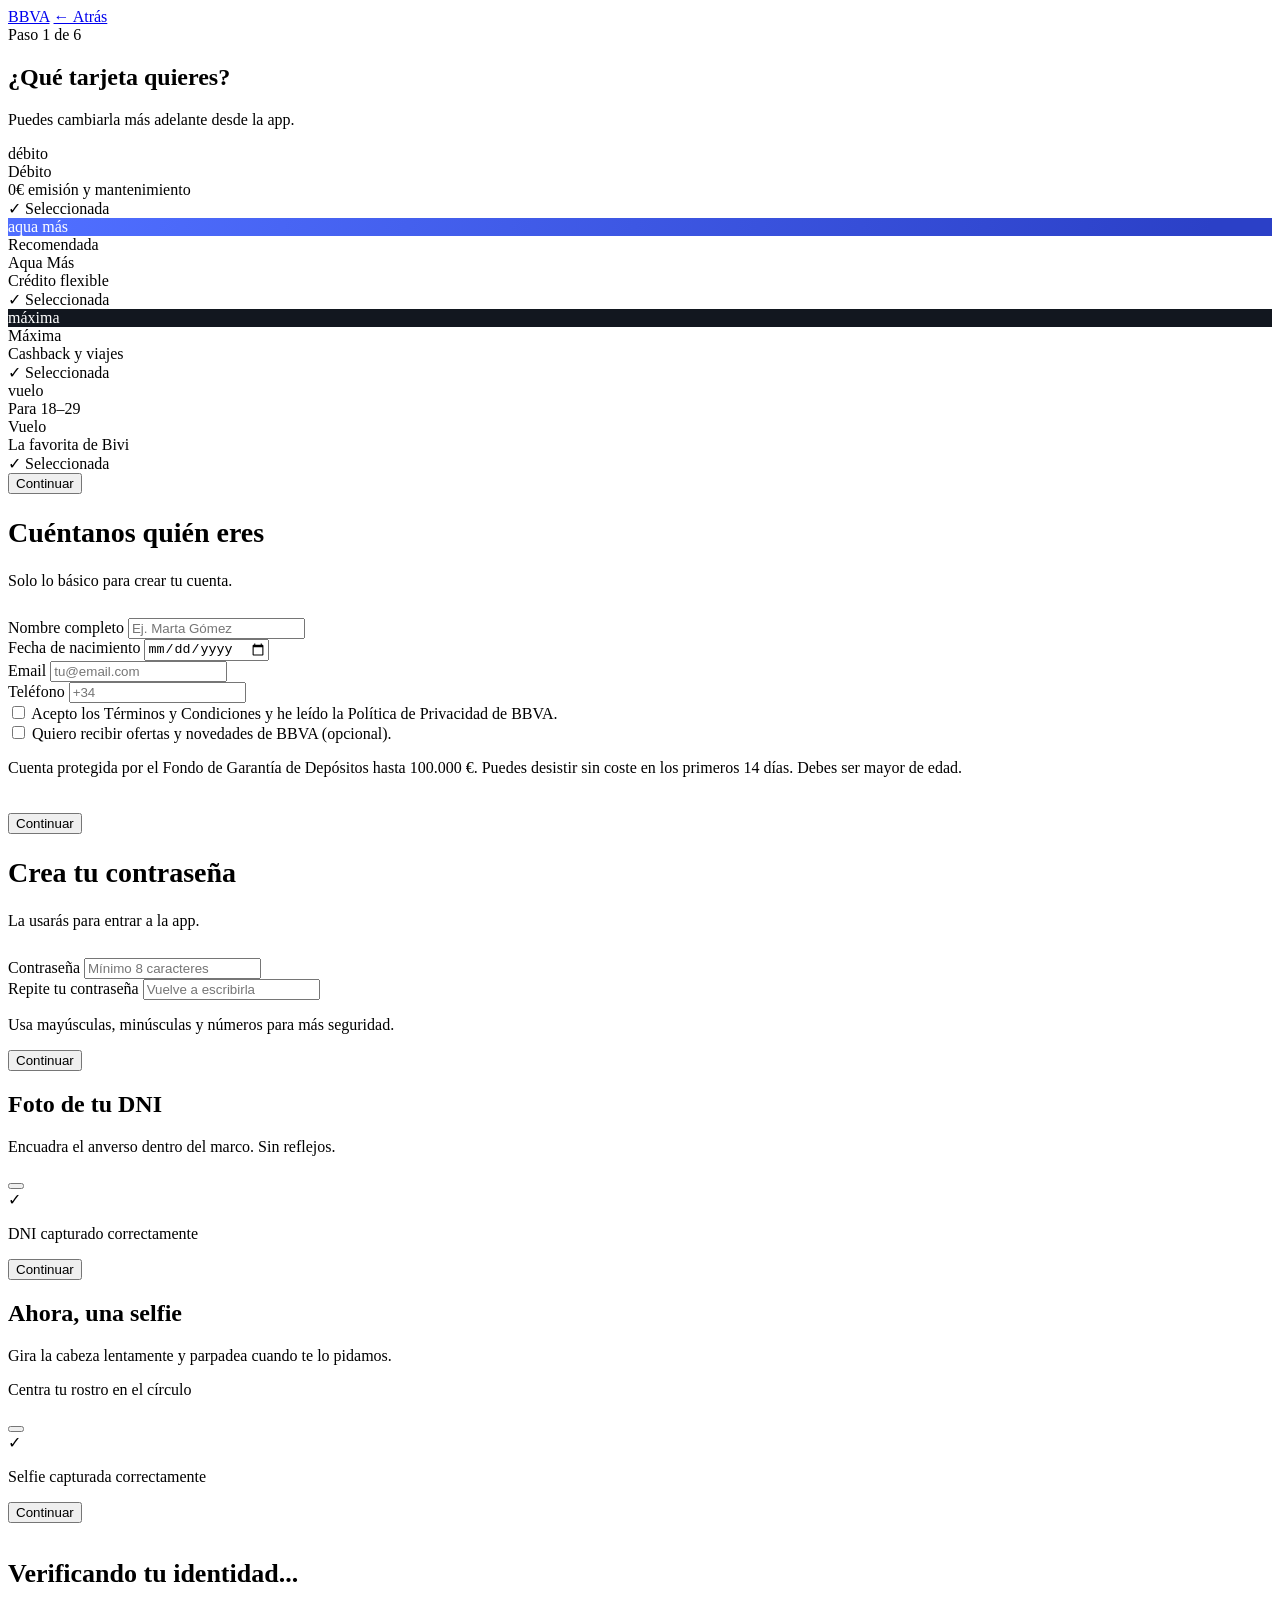
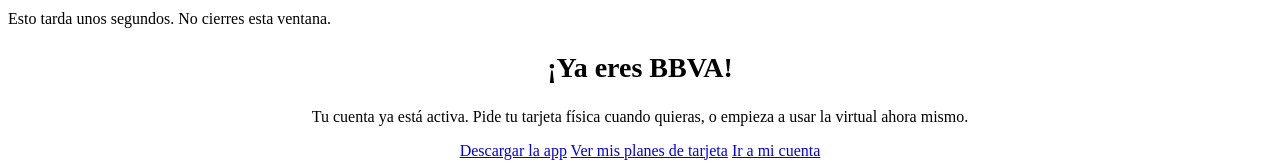
==== abrir-cuenta-flow.html @ f13feb5a "Add files via upload" ====
<!doctype html>
<html lang="es">
<head>
<meta charset="UTF-8">
<meta name="viewport" content="width=device-width, initial-scale=1">
<title>Abrir cuenta — BBVA</title>
<link rel="preconnect" href="https://fonts.googleapis.com">
<link href="https://fonts.googleapis.com/css2?family=Inter:wght@300;400;500;600;700;800&display=swap" rel="stylesheet">
<link rel="stylesheet" href="css/styles.css">
<link rel="stylesheet" href="css/wizard.css">
</head>
<body class="wizard-body">

<div class="wizard-top">
  <a href="index.html" class="logo">BBVA</a>
  <a href="#" class="wizard-back" id="wizardBack">← Atrás</a>
  <div class="wizard-progress">
    <div class="wizard-track"><div class="wizard-fill" id="wizardFill"></div></div>
    <div class="wizard-label" id="wizardLabel">Paso 1 de 6</div>
  </div>
</div>

<div class="wizard-stage">

  <!-- STEP 1 : tarjeta -->
  <section class="wizard-step active" data-step="1">
    <h2>¿Qué tarjeta quieres?</h2>
    <p class="sub">Puedes cambiarla más adelante desde la app.</p>
    <div class="card-tiles">
      <div class="card-tile" data-card="debito">
        <div class="swatch" style="background:#fff;border:1px solid var(--border);"><span class="name" style="color:var(--navy);">débito</span></div>
        <div class="title">Débito</div>
        <div class="desc">0€ emisión y mantenimiento</div>
        <div class="check">✓ Seleccionada</div>
      </div>
      <div class="card-tile" data-card="aquamas">
        <div class="swatch" style="background:linear-gradient(110deg,#4f6eff 4%,#2b40c7 95%);"><span class="name" style="color:#fff;">aqua más</span></div>
        <div class="tag">Recomendada</div>
        <div class="title">Aqua Más</div>
        <div class="desc">Crédito flexible</div>
        <div class="check">✓ Seleccionada</div>
      </div>
      <div class="card-tile" data-card="maxima">
        <div class="swatch" style="background:#12171f;"><span class="name" style="color:#fff;">máxima</span></div>
        <div class="title">Máxima</div>
        <div class="desc">Cashback y viajes</div>
        <div class="check">✓ Seleccionada</div>
      </div>
      <div class="card-tile" data-card="vuelo">
        <div class="swatch" style="background:var(--lime);"><span class="name" style="color:var(--navy);">vuelo</span></div>
        <div class="tag">Para 18–29</div>
        <div class="title">Vuelo</div>
        <div class="desc">La favorita de Bivi</div>
        <div class="check">✓ Seleccionada</div>
      </div>
    </div>
    <div class="wizard-actions">
      <button class="btn btn-primary btn-lg btn-block btn-disabled" id="step1Continue">Continuar</button>
    </div>
  </section>

  <!-- STEP 2 : datos -->
  <section class="wizard-step" data-step="2">
    <div class="wizard-card">
      <h2 style="font-size:28px;text-align:left;">Cuéntanos quién eres</h2>
      <p class="sub" style="text-align:left;">Solo lo básico para crear tu cuenta.</p>
      <form id="formDatos" style="margin-top:28px;">
        <div class="field">
          <label>Nombre completo</label>
          <input type="text" placeholder="Ej. Marta Gómez" required>
        </div>
        <div class="field" id="birthdateField">
          <label>Fecha de nacimiento</label>
          <input type="date" id="birthdate" required>
          <p class="hint" id="birthdateHint" style="display:none;"></p>
        </div>
        <div class="field">
          <label>Email</label>
          <input type="email" placeholder="tu@email.com" required>
        </div>
        <div class="field">
          <label>Teléfono</label>
          <input type="tel" placeholder="+34" required>
        </div>
        <div class="check-row">
          <input type="checkbox" id="terms" required>
          <label for="terms">Acepto los Términos y Condiciones y he leído la Política de Privacidad de BBVA.</label>
        </div>
        <div class="check-row">
          <input type="checkbox" id="marketing">
          <label for="marketing">Quiero recibir ofertas y novedades de BBVA (opcional).</label>
        </div>
        <p class="hint">Cuenta protegida por el Fondo de Garantía de Depósitos hasta 100.000 €. Puedes desistir sin coste en los primeros 14 días. Debes ser mayor de edad.</p>
        <button type="submit" class="btn btn-primary btn-lg btn-block" style="margin-top:20px;">Continuar</button>
      </form>
    </div>
  </section>

  <!-- STEP 3 : contraseña -->
  <section class="wizard-step" data-step="3">
    <div class="wizard-card">
      <h2 style="font-size:28px;text-align:left;">Crea tu contraseña</h2>
      <p class="sub" style="text-align:left;">La usarás para entrar a la app.</p>
      <form id="formPass" style="margin-top:28px;">
        <div class="field" id="pwField">
          <label>Contraseña</label>
          <input type="password" id="pw1" placeholder="Mínimo 8 caracteres" minlength="8" required>
        </div>
        <div class="field" id="pw2Field">
          <label>Repite tu contraseña</label>
          <input type="password" id="pw2" placeholder="Vuelve a escribirla" required>
          <p class="hint" id="pwHint">Usa mayúsculas, minúsculas y números para más seguridad.</p>
        </div>
        <button type="submit" class="btn btn-primary btn-lg btn-block">Continuar</button>
      </form>
    </div>
  </section>

  <!-- STEP 4 : DNI -->
  <section class="wizard-step" data-step="4">
    <h2>Foto de tu DNI</h2>
    <p class="sub">Encuadra el anverso dentro del marco. Sin reflejos.</p>
    <div class="camera-screen">
      <div class="camera-flash" id="flashDni"></div>
      <div class="camera-frame"><div class="fake-doc"></div></div>
      <button class="shutter" id="shutterDni" aria-label="Capturar"></button>
      <div class="capture-check" id="checkDni"><div class="tick">✓</div><p>DNI capturado correctamente</p></div>
    </div>
    <div class="wizard-actions">
      <button class="btn btn-primary btn-lg btn-block btn-disabled" id="step4Continue">Continuar</button>
    </div>
  </section>

  <!-- STEP 5 : selfie -->
  <section class="wizard-step" data-step="5">
    <h2>Ahora, una selfie</h2>
    <p class="sub">Gira la cabeza lentamente y parpadea cuando te lo pidamos.</p>
    <div class="camera-screen">
      <div class="camera-flash" id="flashSelfie"></div>
      <div class="camera-frame round"></div>
      <p class="camera-hint">Centra tu rostro en el círculo</p>
      <button class="shutter" id="shutterSelfie" aria-label="Capturar"></button>
      <div class="capture-check" id="checkSelfie"><div class="tick">✓</div><p>Selfie capturada correctamente</p></div>
    </div>
    <div class="wizard-actions">
      <button class="btn btn-primary btn-lg btn-block btn-disabled" id="step5Continue">Continuar</button>
    </div>
  </section>

  <!-- STEP 6 : verificando -->
  <section class="wizard-step" data-step="6">
    <div class="verify-wrap">
      <div class="verify-ring">
        <div class="verify-avatar"><div data-bivi data-bivi-size="100"></div></div>
      </div>
      <h2 style="margin-top:36px;font-size:26px;">Verificando tu identidad...</h2>
      <p class="sub">Esto tarda unos segundos. No cierres esta ventana.</p>
    </div>
  </section>

  <!-- STEP 7 : confirmación -->
  <section class="wizard-step" data-step="7">
    <div class="wizard-card center" style="text-align:center;">
      <div class="confirm-avatar"><div data-bivi data-bivi-size="100" class="bivi-float"></div></div>
      <h2 style="font-size:28px;margin-top:24px;">¡Ya eres BBVA!</h2>
      <p class="sub">Tu cuenta ya está activa. Pide tu tarjeta física cuando quieras, o empieza a usar la virtual ahora mismo.</p>
      <div class="wizard-actions">
        <a href="descargar-app.html" class="btn btn-primary btn-lg btn-block">Descargar la app</a>
        <a href="planes.html" class="btn btn-outline btn-lg btn-block">Ver mis planes de tarjeta</a>
        <a href="index.html" class="link-underline center" style="margin-top:6px;">Ir a mi cuenta</a>
      </div>
    </div>
  </section>

</div>

<script src="js/bivi.js"></script>
<script src="js/wizard.js"></script>
</body>
</html>
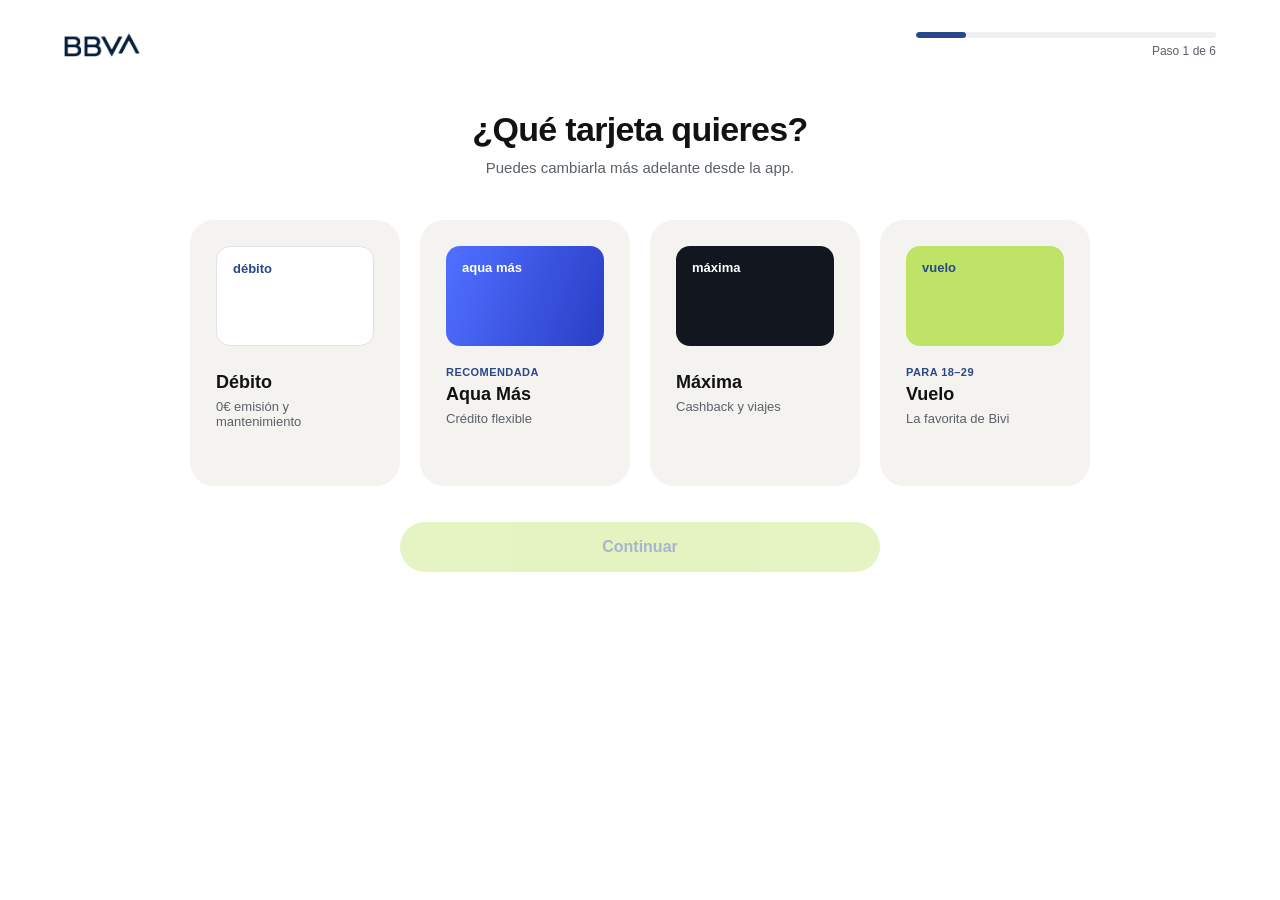
==== commit 480e0eae: "Add files via upload" ====
--- a/abrir-cuenta-flow.html
+++ b/abrir-cuenta-flow.html
@@ -12,7 +12,7 @@
 <body class="wizard-body">
 
 <div class="wizard-top">
-  <a href="index.html" class="logo">BBVA</a>
+  <a href="index.html" class="logo"><img src="assets/logos/bbva-logo.png" alt="BBVA" class="logo-img"></a>
   <a href="#" class="wizard-back" id="wizardBack">← Atrás</a>
   <div class="wizard-progress">
     <div class="wizard-track"><div class="wizard-fill" id="wizardFill"></div></div>
--- a/css/styles.css
+++ b/css/styles.css
@@ -0,0 +1,570 @@
+/* ==========================================================================
+   Rebank / BBVA landing — design tokens + base system
+   Extracted from Figma (Rebank Landing Page)
+   ========================================================================== */
+
+:root{
+  /* colors */
+  --navy:#29488b;
+  --navy-deep:#1b3266;
+  --ink:#111214;
+  --ink-soft:#3a3f45;
+  --body:#5b6169;
+  --muted:#8c8f99;
+  --lime:#bfe366;
+  --lime-deep:#a9d94f;
+  --cream:#f5f3ef;
+  --mist:#eef1f3;
+  --hairline:#eef0f2;
+  --border:#dfe2e6;
+  --border-warm:#e4e1d8;
+  --footer-bg:#0c0d10;
+  --footer-border:#212226;
+  --footer-muted:#9a9ea5;
+  --footer-text:#dcdde0;
+  --success:#16a34a;
+  --danger:#c83c3c;
+  --star:#ff8a00;
+  --white:#ffffff;
+
+  /* type */
+  --font: "Inter", -apple-system, BlinkMacSystemFont, "Segoe UI", sans-serif;
+
+  /* radii */
+  --r-pill:100px;
+  --r-xl:40px;
+  --r-lg:32px;
+  --r-md:28px;
+  --r-sm:16px;
+  --r-xs:10px;
+
+  /* shadows */
+  --shadow-soft:0 20px 60px rgba(0,0,0,.08);
+  --shadow-card:0 16px 40px rgba(0,0,0,.08);
+
+  --container:1192px;
+  --nav-h:106px;
+}
+
+*,*::before,*::after{ box-sizing:border-box; }
+html{ scroll-behavior:auto; }
+body{
+  margin:0;
+  font-family:var(--font);
+  color:var(--ink);
+  background:var(--white);
+  -webkit-font-smoothing:antialiased;
+  overflow-x:hidden;
+}
+img{ max-width:100%; display:block; }
+a{ color:inherit; text-decoration:none; }
+ul{ margin:0; padding:0; list-style:none; }
+button{ font-family:inherit; cursor:pointer; }
+input{ font-family:inherit; }
+
+.wrap{
+  max-width:var(--container);
+  margin:0 auto;
+  padding:0 24px;
+}
+
+/* Lenis smooth scroll helper */
+html.lenis, html.lenis body{ height:auto; }
+.lenis.lenis-smooth{ scroll-behavior:auto; }
+.lenis.lenis-stopped{ overflow:hidden; }
+
+/* ==========================================================================
+   Typography
+   ========================================================================== */
+h1,h2,h3,h4,p{ margin:0; }
+.eyebrow{
+  font-weight:600;
+  font-size:12px;
+  letter-spacing:.06em;
+  text-transform:uppercase;
+  color:var(--navy);
+}
+.h-hero{
+  font-weight:700;
+  font-size:clamp(34px,4.5vw,52px);
+  line-height:1.05;
+  letter-spacing:-.03em;
+  color:var(--ink);
+}
+.h-hero-xl{
+  font-size:clamp(40px,6vw,68px);
+}
+.h-section{
+  font-weight:700;
+  font-size:clamp(28px,3.4vw,38px);
+  line-height:1.12;
+  letter-spacing:-.02em;
+  color:var(--ink);
+}
+.h-card{
+  font-weight:700;
+  font-size:22px;
+  letter-spacing:-.01em;
+}
+.lead{
+  font-size:17px;
+  line-height:1.55;
+  color:var(--body);
+}
+.muted{ color:var(--body); }
+.center{ text-align:center; }
+
+/* ==========================================================================
+   Buttons
+   ========================================================================== */
+.btn{
+  display:inline-flex;
+  align-items:center;
+  justify-content:center;
+  gap:8px;
+  border-radius:var(--r-pill);
+  font-weight:600;
+  font-size:15px;
+  padding:14px 26px;
+  border:none;
+  transition:transform .25s cubic-bezier(.22,1,.36,1), box-shadow .25s ease, background .25s ease;
+  white-space:nowrap;
+}
+.btn:active{ transform:scale(.97); }
+.btn-primary{ background:var(--lime); color:var(--navy); }
+.btn-primary:hover{ background:var(--lime-deep); transform:translateY(-2px); box-shadow:0 10px 24px rgba(191,227,102,.45); }
+.btn-outline{ background:var(--white); color:var(--navy); border:1.5px solid var(--navy); }
+.btn-outline:hover{ background:var(--navy); color:var(--white); transform:translateY(-2px); }
+.btn-ghost{ background:var(--cream); color:#000; font-weight:300; }
+.btn-dark{ background:var(--ink); color:var(--white); }
+.btn-lg{ padding:16px 34px; font-size:16px; }
+.btn-block{ width:100%; }
+.link-underline{ text-decoration:underline; font-weight:600; color:var(--navy); }
+
+/* ==========================================================================
+   Nav
+   ========================================================================== */
+.site-nav{
+  position:sticky; top:0; z-index:100;
+  height:var(--nav-h);
+  background:rgba(255,255,255,.86);
+  backdrop-filter:blur(10px);
+  border-bottom:1px solid var(--hairline);
+  display:flex; align-items:center;
+  transition:box-shadow .3s ease;
+}
+.site-nav.is-scrolled{ box-shadow:0 8px 24px rgba(17,18,20,.06); }
+.site-nav .wrap{ width:100%; display:flex; align-items:center; justify-content:space-between; }
+.logo{
+  font-weight:800; font-size:20px; letter-spacing:-.02em; color:var(--navy);
+  display:flex; align-items:center; gap:8px;
+}
+.logo-img{ height:24px; width:auto; display:block; }
+.footer-brand .logo-img{ height:22px; }
+.nav-links{ display:flex; gap:32px; font-size:15px; font-weight:500; color:var(--ink); }
+.nav-links a{ position:relative; padding:4px 0; }
+.nav-links a.active{ color:var(--navy); font-weight:600; }
+.nav-links a::after{
+  content:""; position:absolute; left:0; bottom:-4px; width:0; height:2px; background:var(--navy);
+  transition:width .25s ease;
+}
+.nav-links a:hover::after,.nav-links a.active::after{ width:100%; }
+.nav-actions{ display:flex; align-items:center; gap:12px; }
+
+/* Header search (lupa) */
+.nav-search{ position:relative; display:flex; align-items:center; }
+.nav-search-btn{
+  width:38px; height:38px; border-radius:50%; border:none; background:transparent;
+  display:flex; align-items:center; justify-content:center; color:var(--ink);
+  transition:background .2s ease;
+}
+.nav-search-btn:hover{ background:var(--mist); }
+.nav-search-btn svg{ width:19px; height:19px; }
+.nav-search-form{
+  position:absolute; right:0; top:calc(100% + 10px);
+  background:var(--white); border-radius:100px; box-shadow:0 16px 40px rgba(17,18,20,.14);
+  border:1px solid var(--hairline); display:flex; align-items:center; padding:6px 6px 6px 18px; gap:8px;
+  width:0; opacity:0; overflow:hidden; pointer-events:none;
+  transition:width .3s cubic-bezier(.22,1,.36,1), opacity .2s ease;
+}
+.nav-search.open .nav-search-form{ width:280px; opacity:1; pointer-events:auto; }
+.nav-search-form input{ flex:1; border:none; outline:none; font-size:14px; background:transparent; min-width:0; }
+.nav-search-form button{ background:var(--navy); color:#fff; border:none; border-radius:50%; width:30px; height:30px; flex-shrink:0; display:flex; align-items:center; justify-content:center; }
+
+/* Mobile hamburger + dropdown (injected by main.js) */
+.nav-burger{
+  display:none; width:40px; height:40px; border-radius:12px; border:none; background:transparent;
+  align-items:center; justify-content:center; flex-direction:column; gap:5px;
+}
+.nav-burger span{ width:20px; height:2px; background:var(--ink); border-radius:2px; transition:transform .25s ease, opacity .25s ease; }
+.nav-burger.is-open span:nth-child(1){ transform:translateY(7px) rotate(45deg); }
+.nav-burger.is-open span:nth-child(2){ opacity:0; }
+.nav-burger.is-open span:nth-child(3){ transform:translateY(-7px) rotate(-45deg); }
+.nav-mobile-panel{
+  position:absolute; top:100%; left:0; right:0; background:var(--white); border-bottom:1px solid var(--hairline);
+  box-shadow:0 20px 40px rgba(17,18,20,.08); padding:18px 24px 26px; display:flex; flex-direction:column; gap:4px;
+  max-height:0; overflow:hidden; opacity:0; transition:max-height .35s ease, opacity .3s ease;
+}
+.nav-mobile-panel a{ padding:12px 4px; font-size:15px; font-weight:500; border-bottom:1px solid var(--hairline); }
+.nav-mobile-panel .nav-mobile-actions{ display:flex; flex-direction:column; gap:10px; margin-top:14px; }
+.site-nav.mobile-open .nav-mobile-panel{ max-height:520px; opacity:1; }
+
+@media (max-width:900px){
+  .nav-links{ display:none; }
+  .nav-burger{ display:flex; }
+  .nav-actions .btn-ghost{ display:none; }
+}
+@media (min-width:901px){
+  .nav-mobile-panel{ display:none; }
+}
+
+/* Cookie consent banner */
+.cookie-banner{
+  position:fixed; left:20px; right:20px; bottom:20px; z-index:1200;
+  max-width:640px; margin:0 auto;
+  background:var(--ink); color:#fff; border-radius:24px; padding:24px 28px;
+  box-shadow:0 24px 60px rgba(0,0,0,.28);
+  display:flex; flex-wrap:wrap; align-items:center; gap:18px;
+  transform:translateY(140%); transition:transform .5s cubic-bezier(.22,1,.36,1);
+}
+.cookie-banner.show{ transform:translateY(0); }
+.cookie-banner p{ flex:1; min-width:220px; font-size:13.5px; line-height:1.5; color:#d7d8db; margin:0; }
+.cookie-banner .cookie-actions{ display:flex; gap:10px; flex-wrap:wrap; }
+.cookie-banner .btn-outline{ background:transparent; border-color:#3a3d44; color:#fff; }
+.cookie-banner .btn-outline:hover{ background:#1c1d22; color:#fff; }
+
+/* Scroll-down cue */
+.scroll-cue{
+  display:flex; flex-direction:column; align-items:center; gap:6px;
+  margin-top:48px; opacity:.55; transition:opacity .4s ease;
+  font-size:11px; letter-spacing:.08em; text-transform:uppercase; color:var(--body);
+}
+.scroll-cue.is-hidden{ opacity:0; pointer-events:none; }
+.scroll-cue .chev{
+  width:22px; height:22px; border-right:2px solid var(--navy); border-bottom:2px solid var(--navy);
+  transform:rotate(45deg); animation:scroll-cue-bounce 1.6s ease-in-out infinite;
+}
+@keyframes scroll-cue-bounce{
+  0%,100%{ transform:rotate(45deg) translate(0,0); }
+  50%{ transform:rotate(45deg) translate(6px,6px); }
+}
+
+/* Footer links with no real destination yet: shown as static labels, not fake buttons */
+.footer-static{ display:block; font-size:15px; padding:6px 0; cursor:default !important; }
+.footer-static:hover{ color:var(--footer-text) !important; }
+
+/* Footer social icon (Instagram only) */
+.footer-social{
+  display:inline-flex; align-items:center; justify-content:center;
+  width:38px; height:38px; border-radius:50%;
+  background:#1a1b20; color:var(--footer-text);
+  margin-top:4px; transition:background .2s ease, color .2s ease, transform .2s ease;
+}
+.footer-social:hover{ background:var(--lime); color:var(--navy); transform:translateY(-2px); }
+.footer-social svg{ width:18px; height:18px; }
+
+/* ==========================================================================
+   Layout helpers
+   ========================================================================== */
+.section{ padding:100px 0; }
+.section-tight{ padding:60px 0; }
+.section-dark{ background:var(--footer-bg); color:var(--white); }
+.section-navy{ background:var(--navy); color:var(--white); }
+.section-cream{ background:var(--cream); }
+.section-mist{ background:var(--mist); }
+
+.hero-card{
+  background:var(--cream);
+  border-radius:var(--r-xl);
+  padding:64px;
+  position:relative;
+  overflow:hidden;
+}
+.grid-2{ display:grid; grid-template-columns:1fr 1fr; gap:48px; align-items:center; }
+
+/* Sticky visual: pins in place while a taller sibling column scrolls past it */
+.sticky-visual{ position:sticky; top:130px; }
+@media (max-width:980px){
+  .sticky-visual{ position:static; }
+}
+.grid-3{ display:grid; grid-template-columns:repeat(3,1fr); gap:24px; }
+.grid-4{ display:grid; grid-template-columns:repeat(4,1fr); gap:20px; }
+@media (max-width:980px){
+  .grid-2{ grid-template-columns:1fr; }
+  .grid-3{ grid-template-columns:1fr; }
+  .grid-4{ grid-template-columns:repeat(2,1fr); }
+  .hero-card{ padding:40px 24px; }
+}
+
+/* Cards */
+.card{
+  background:var(--cream);
+  border-radius:var(--r-md);
+  padding:40px;
+  color:var(--ink);
+}
+.card-white{ background:var(--white); box-shadow:var(--shadow-card); color:var(--ink); }
+.card-navy{ background:var(--navy); color:var(--white); }
+.card-dark{ background:#14151a; color:var(--white); }
+.card-lime{ background:var(--lime); color:var(--navy); }
+.card-num{ font-weight:800; font-size:40px; color:var(--navy); letter-spacing:-.02em; }
+.card-lime .card-num{ color:var(--navy); }
+
+.pill-tag{
+  display:inline-flex; align-items:center; gap:6px;
+  background:var(--white); border:1px solid var(--border);
+  border-radius:var(--r-pill); padding:5px 12px; font-size:11px; font-weight:600; color:var(--navy);
+}
+
+/* Reveal-on-scroll base state (JS adds .is-visible) */
+.reveal{ opacity:0; transform:translateY(36px); }
+.reveal.is-visible{ animation:reveal-in .9s cubic-bezier(.22,1,.36,1) forwards; }
+@keyframes reveal-in{
+  to{ opacity:1; transform:translateY(0); }
+}
+.reveal-scale{ opacity:0; transform:scale(.92); }
+.reveal-scale.is-visible{ animation:reveal-scale-in .8s cubic-bezier(.22,1,.36,1) forwards; }
+@keyframes reveal-scale-in{ to{ opacity:1; transform:scale(1); } }
+
+/* ==========================================================================
+   Testimonials / FAQ / misc components shared across pages
+   ========================================================================== */
+.faq-item{
+  background:var(--cream);
+  border-radius:var(--r-sm);
+  padding:24px 28px;
+  cursor:pointer;
+  overflow:hidden;
+  color:var(--ink);
+}
+.faq-item + .faq-item{ margin-top:12px; }
+.faq-q{ display:flex; align-items:center; justify-content:space-between; font-weight:600; font-size:16px; color:var(--ink); }
+.faq-q .chevron{ transition:transform .3s ease; color:var(--body); font-size:20px; }
+.faq-item.open .chevron{ transform:rotate(180deg); }
+.faq-a{
+  max-height:0; overflow:hidden; transition:max-height .35s ease, opacity .3s ease, margin-top .3s ease;
+  opacity:0; color:var(--body); font-size:14px; line-height:1.6;
+}
+.faq-item.open .faq-a{ max-height:200px; opacity:1; margin-top:14px; }
+
+.stat-track{ height:16px; background:#2a2c33; border-radius:100px; overflow:hidden; }
+.stat-fill{ height:100%; background:var(--lime); border-radius:100px; transition:width 1.2s cubic-bezier(.22,1,.36,1); }
+
+/* ==========================================================================
+   Footer
+   ========================================================================== */
+.site-footer{
+  background:var(--footer-bg);
+  border-radius:var(--r-xl);
+  margin:40px 24px 24px;
+  padding:64px 0 0;
+  color:var(--footer-text);
+}
+.footer-top{ display:flex; flex-wrap:wrap; gap:48px; justify-content:space-between; padding-bottom:48px; }
+.footer-brand{ max-width:320px; }
+.footer-brand p{ color:var(--footer-muted); font-size:14px; line-height:1.6; margin:16px 0 20px; }
+.footer-col h4{ font-size:12px; letter-spacing:.04em; color:var(--footer-muted); font-weight:600; margin-bottom:16px; text-transform:uppercase; }
+.footer-col a{ display:block; font-size:15px; color:var(--footer-text); padding:6px 0; transition:color .2s ease; }
+.footer-col a:hover{ color:var(--lime); }
+.footer-cols{ display:flex; gap:56px; flex-wrap:wrap; }
+.footer-bottom{
+  border-top:1px solid var(--footer-border);
+  padding:24px;
+  margin:0 -24px;
+  display:flex; justify-content:space-between; font-size:13px; color:var(--footer-muted);
+}
+.rating-line{ display:flex; flex-direction:column; gap:2px; font-size:13px; }
+.rating-line .stars{ color:var(--star); }
+
+/* ==========================================================================
+   Bivi mascot
+   ========================================================================== */
+.bivi{
+  display:block; transform-origin:50% 100%;
+  animation:bivi-bob 3.6s ease-in-out infinite;
+  filter:drop-shadow(0 10px 16px rgba(17,18,20,.12));
+}
+.bivi.bivi-float{ animation:bivi-float 5s ease-in-out infinite; }
+
+/* percentage-based transforms so the same animation scales from a 18px
+   chat icon up to a 220px hero illustration without looking janky */
+@keyframes bivi-bob{
+  0%,100%{ transform:translateY(0) rotate(0deg); }
+  50%{ transform:translateY(-6%) rotate(-2deg); }
+}
+@keyframes bivi-float{
+  0%,100%{ transform:translateY(0) rotate(0deg); }
+  50%{ transform:translateY(-9%) rotate(2.5deg); }
+}
+
+/* Floating chat widget */
+.bivi-widget{ position:fixed; right:28px; bottom:28px; z-index:900; font-family:var(--font); }
+.bivi-fab{
+  width:64px; height:64px; border-radius:50%;
+  background:var(--lime);
+  display:flex; align-items:center; justify-content:center;
+  box-shadow:0 12px 30px rgba(191,227,102,.5);
+  border:none; position:relative;
+  animation:bivi-fab-float 3.6s ease-in-out infinite;
+}
+@keyframes bivi-fab-float{
+  0%,100%{ transform:translateY(0); }
+  50%{ transform:translateY(-8px); }
+}
+.bivi-fab svg{ width:42px; height:42px; }
+.bivi-fab .badge{
+  position:absolute; top:-2px; right:-2px; width:20px; height:20px; border-radius:50%;
+  background:var(--ink); color:var(--lime); font-size:11px; font-weight:700;
+  display:flex; align-items:center; justify-content:center; border:2px solid var(--white);
+}
+.bivi-panel{
+  position:absolute; bottom:80px; right:0; width:340px; max-height:460px;
+  background:var(--white); border-radius:22px; box-shadow:0 30px 60px rgba(15,20,30,.25);
+  display:flex; flex-direction:column; overflow:hidden;
+  transform:translateY(16px) scale(.96); opacity:0; pointer-events:none;
+  transition:all .3s cubic-bezier(.22,1,.36,1);
+}
+.bivi-widget.open .bivi-panel{ transform:translateY(0) scale(1); opacity:1; pointer-events:auto; }
+.bivi-panel-head{
+  background:var(--ink); color:var(--white); padding:14px 16px; display:flex; align-items:center; gap:10px;
+}
+.bivi-panel-head svg{ width:32px; height:32px; }
+.bivi-panel-head .status{ font-size:11px; color:#8cd35b; display:flex; align-items:center; gap:5px; }
+.bivi-panel-head .status::before{ content:""; width:6px; height:6px; border-radius:50%; background:#8cd35b; }
+.bivi-panel-body{ flex:1; padding:14px 16px; overflow-y:auto; display:flex; flex-direction:column; gap:10px; background:#fafaf9; }
+.bivi-msg{ max-width:80%; padding:10px 14px; border-radius:16px; font-size:13.5px; line-height:1.4; }
+.bivi-msg.bot{ background:var(--white); border:1px solid var(--border-warm); align-self:flex-start; border-bottom-left-radius:4px; }
+.bivi-msg.me{ background:var(--navy); color:var(--white); align-self:flex-end; border-bottom-right-radius:4px; }
+.bivi-quick{ display:flex; flex-wrap:wrap; gap:6px; }
+.bivi-quick button{
+  background:var(--white); border:1px solid var(--border-warm); border-radius:100px; padding:8px 12px; font-size:12.5px; color:var(--navy);
+  transition:background .2s ease;
+}
+.bivi-quick button:hover{ background:var(--mist); }
+.bivi-panel-input{ display:flex; align-items:center; gap:8px; padding:10px; border-top:1px solid var(--hairline); }
+.bivi-panel-input input{ flex:1; border:none; background:var(--mist); border-radius:100px; padding:10px 14px; font-size:13px; outline:none; }
+.bivi-panel-input button{ width:34px; height:34px; border-radius:50%; background:var(--navy); color:var(--white); border:none; display:flex; align-items:center; justify-content:center; }
+.bivi-close{ margin-left:auto; background:none; border:none; color:var(--footer-muted); font-size:18px; }
+@media (max-width:520px){
+  .bivi-panel{ width:calc(100vw - 40px); right:-8px; }
+}
+
+/* ==========================================================================
+   Parallax utility
+   ========================================================================== */
+[data-parallax]{ will-change:transform; }
+[data-speed]{ will-change:transform; }
+
+/* Progress dots for horizontal cursor drift effect */
+.marquee-row{ display:flex; gap:24px; }
+
+/* Utility */
+.text-navy{ color:var(--navy); }
+.text-white{ color:var(--white); }
+.bg-lime{ background:var(--lime); }
+.mt-0{ margin-top:0; }
+
+/* ==========================================================================
+   Mobile responsiveness pass
+   ========================================================================== */
+@media (max-width:640px){
+  .wrap{ padding:0 16px; }
+  .section{ padding:56px 0; }
+  .section-tight{ padding:40px 0; }
+  .hero-card{ padding:28px 18px; border-radius:26px; }
+  .h-hero, .h-hero-xl{ font-size:clamp(30px,8vw,40px); }
+  .h-section{ font-size:clamp(24px,6vw,30px); }
+  .site-footer{ margin:24px 12px 12px; padding:40px 0 0; border-radius:24px; }
+  .footer-top{ gap:32px; }
+  .footer-cols{ gap:32px; }
+  .footer-bottom{ flex-direction:column; gap:8px; text-align:center; }
+  .login-card{ grid-template-columns:1fr !important; padding:20px !important; }
+  .login-brand-panel{ min-height:auto !important; padding:28px !important; }
+  .login-bivi-circle{ width:180px !important; height:180px !important; }
+  .wizard-top{ padding:20px 18px; flex-wrap:wrap; gap:12px; }
+  .wizard-progress{ width:100%; align-items:stretch; }
+  .card-tiles{ grid-template-columns:1fr !important; }
+  .cookie-banner{ left:12px; right:12px; bottom:12px; padding:20px; }
+  .nav-search-form{ width:0; }
+  .nav-search.open .nav-search-form{ width:calc(100vw - 48px); right:-8px; }
+}
+
+/* ==========================================================================
+   Video feed (estilo TikTok) — Inicio
+   ========================================================================== */
+.video-feed{
+  position:relative;
+  max-width:400px;
+  margin:0 auto;
+  height:700px;
+  max-height:78vh;
+  border-radius:28px;
+  overflow-y:scroll;
+  overflow-x:hidden;
+  scroll-snap-type:y mandatory;
+  scroll-behavior:smooth;
+  -webkit-overflow-scrolling:touch;
+  background:#0c0d10;
+  box-shadow:var(--shadow-soft);
+}
+.video-feed::-webkit-scrollbar{ display:none; }
+.video-slide{
+  position:relative;
+  height:100%;
+  width:100%;
+  scroll-snap-align:start;
+  scroll-snap-stop:always;
+  display:flex;
+  align-items:flex-end;
+  overflow:hidden;
+}
+.video-el{ position:absolute; inset:0; width:100%; height:100%; object-fit:cover; }
+/* Blurred colour blobs behind each thumbnail — reads as an out-of-focus photo/video frame instead of a flat gradient */
+.video-blob{ position:absolute; z-index:0; border-radius:50%; filter:blur(70px); opacity:.8; pointer-events:none; }
+/* Subtle grain texture over the thumbnail so it reads as a photographic frame, not a flat gradient */
+.video-slide::before{
+  content:'';
+  position:absolute; inset:0; z-index:1; pointer-events:none;
+  background-image:url("data:image/svg+xml,%3Csvg xmlns='http://www.w3.org/2000/svg' width='140' height='140'%3E%3Cfilter id='n'%3E%3CfeTurbulence type='fractalNoise' baseFrequency='0.85' numOctaves='2' stitchTiles='stitch'/%3E%3C/filter%3E%3Crect width='100%25' height='100%25' filter='url(%23n)'/%3E%3C/svg%3E");
+  opacity:.12;
+  mix-blend-mode:overlay;
+}
+.video-overlay{
+  position:relative; z-index:2; width:100%;
+  display:flex; align-items:flex-end; justify-content:space-between; gap:14px;
+  padding:28px 22px; color:#fff;
+  background:linear-gradient(180deg,rgba(0,0,0,0) 42%, rgba(0,0,0,.8) 100%);
+}
+.video-info{ max-width:66%; }
+.video-info h4{ font-size:17px; font-weight:700; margin-top:8px; line-height:1.28; }
+.video-info p{ font-size:13px; opacity:.85; margin-top:6px; line-height:1.4; }
+.video-actions{ display:flex; flex-direction:column; align-items:center; gap:20px; flex-shrink:0; }
+.video-action{
+  background:none; border:none; color:#fff; display:flex; flex-direction:column; align-items:center; gap:4px;
+  font-size:11px; font-weight:600; transition:transform .2s ease;
+}
+.video-action:active{ transform:scale(.86); }
+.video-action svg{ width:24px; height:24px; }
+.video-action.liked{ color:var(--star); }
+.video-action.liked svg{ fill:var(--star); stroke:var(--star); }
+.video-progress{
+  position:absolute; right:14px; top:50%; transform:translateY(-50%);
+  display:flex; flex-direction:column; gap:8px; z-index:3;
+}
+.video-progress .dot{ width:6px; height:6px; border-radius:50%; background:rgba(255,255,255,.35); transition:all .3s cubic-bezier(.22,1,.36,1); cursor:pointer; }
+.video-progress .dot.active{ background:var(--lime); height:22px; border-radius:4px; }
+@media (max-width:520px){
+  .video-feed{ max-width:100%; border-radius:20px; height:640px; }
+}
+
+/* Video thumbnail placeholder (play button over a static frame, until real clips are wired in) */
+.video-thumb{ position:absolute; inset:0; z-index:2; display:flex; align-items:center; justify-content:center; }
+.video-play-btn{
+  width:64px; height:64px; border-radius:50%;
+  background:rgba(255,255,255,.2); backdrop-filter:blur(6px);
+  border:1.5px solid rgba(255,255,255,.55);
+  display:flex; align-items:center; justify-content:center; color:#fff;
+  transition:transform .25s ease, background .25s ease;
+}
+.video-slide:hover .video-play-btn{ transform:scale(1.06); background:rgba(255,255,255,.3); }
+.video-play-btn svg{ width:24px; height:24px; margin-left:3px; }
--- a/css/wizard.css
+++ b/css/wizard.css
@@ -0,0 +1,100 @@
+/* Signup wizard — Abrir cuenta flow */
+body.wizard-body{ background:var(--white); min-height:100vh; }
+.wizard-top{
+  display:flex; align-items:center; justify-content:space-between;
+  padding:32px 64px; position:relative;
+}
+.wizard-back{ font-size:14px; color:var(--body); display:flex; align-items:center; gap:6px; cursor:pointer; }
+.wizard-back:hover{ color:var(--navy); }
+.wizard-progress{ display:flex; flex-direction:column; align-items:flex-end; gap:6px; width:300px; }
+.wizard-track{ width:100%; height:6px; border-radius:100px; background:var(--hairline); overflow:hidden; }
+.wizard-fill{ height:100%; background:var(--navy); border-radius:100px; width:0%; transition:width .6s cubic-bezier(.22,1,.36,1); }
+.wizard-label{ font-size:12px; color:var(--body); }
+
+.wizard-stage{ position:relative; min-height:640px; padding:20px 24px 80px; }
+.wizard-step{
+  display:none;
+  max-width:900px; margin:0 auto; text-align:center;
+}
+.wizard-step.active{ display:block; animation:wizard-in .55s cubic-bezier(.22,1,.36,1); }
+@keyframes wizard-in{ from{ opacity:0; transform:translateY(26px) scale(.98);} to{ opacity:1; transform:translateY(0) scale(1);} }
+
+.wizard-step h2{ font-size:34px; font-weight:800; letter-spacing:-.02em; }
+.wizard-step .sub{ color:var(--body); font-size:15px; margin-top:10px; }
+
+.card-tiles{ display:grid; grid-template-columns:repeat(4,1fr); gap:20px; margin-top:44px; text-align:left; }
+.card-tile{
+  background:var(--cream); border-radius:24px; padding:24px; cursor:pointer; border:2.5px solid transparent;
+  transition:all .25s cubic-bezier(.22,1,.36,1); display:flex; flex-direction:column;
+}
+.card-tile:hover{ transform:translateY(-6px); box-shadow:0 16px 30px rgba(17,18,20,.08); }
+.card-tile.selected{ border-color:var(--navy); background:#fff; box-shadow:0 16px 30px rgba(41,72,139,.14); }
+.card-tile .swatch{ height:100px; border-radius:14px; margin-bottom:20px; position:relative; overflow:hidden; }
+.card-tile .swatch .name{ position:absolute; top:14px; left:16px; font-weight:800; font-size:13px; }
+.card-tile .tag{ font-size:11px; font-weight:700; letter-spacing:.04em; color:var(--navy); text-transform:uppercase; }
+.card-tile .title{ font-weight:700; font-size:18px; margin-top:6px; }
+.card-tile .desc{ font-size:13px; color:var(--body); margin-top:6px; }
+.card-tile .check{
+  margin-top:auto; padding-top:16px; font-size:13px; font-weight:700; color:var(--navy); opacity:0; transition:opacity .2s ease;
+}
+.card-tile.selected .check{ opacity:1; }
+
+@media (max-width:900px){ .card-tiles{ grid-template-columns:repeat(2,1fr);} }
+
+.wizard-card{
+  background:var(--white); border:1px solid var(--hairline); border-radius:28px;
+  box-shadow:0 20px 50px rgba(17,18,20,.06);
+  max-width:560px; margin:44px auto 0; padding:40px; text-align:left;
+}
+.field{ margin-bottom:24px; }
+.field label{ display:block; font-size:14px; font-weight:600; margin-bottom:8px; }
+.field input{
+  width:100%; padding:15px 18px; border-radius:14px; border:1.5px solid var(--border); font-size:15px; outline:none;
+  transition:border-color .2s ease, box-shadow .2s ease;
+}
+.field input:focus{ border-color:var(--navy); box-shadow:0 0 0 4px rgba(41,72,139,.1); }
+.field .hint{ font-size:12.5px; color:var(--body); margin-top:6px; }
+.field.invalid input{ border-color:var(--danger); }
+.field.invalid .hint{ color:var(--danger); }
+
+.check-row{ display:flex; align-items:flex-start; gap:12px; margin-bottom:16px; font-size:13.5px; }
+.check-row input{ margin-top:3px; width:18px; height:18px; accent-color:var(--navy); }
+
+.camera-screen{
+  background:#14171c; border-radius:24px; padding:32px; color:#fff; max-width:480px; margin:36px auto 0; min-height:380px;
+  display:flex; flex-direction:column; align-items:center; justify-content:center; position:relative; overflow:hidden;
+}
+.camera-frame{ border:3px dashed var(--lime); border-radius:16px; width:300px; height:180px; display:flex; align-items:center; justify-content:center; }
+.camera-frame.round{ border-radius:50%; width:220px; height:220px; border-style:solid; }
+.camera-frame .fake-doc{ width:220px; height:120px; background:#383d4d; border-radius:8px; }
+.camera-hint{ font-size:12.5px; color:#bfc7db; margin-top:20px; }
+.shutter{
+  width:64px; height:64px; border-radius:50%; background:#fff; margin-top:26px; border:none; cursor:pointer;
+  transition:transform .15s ease;
+}
+.shutter:active{ transform:scale(.9); }
+.camera-flash{ position:absolute; inset:0; background:#fff; opacity:0; pointer-events:none; }
+.camera-flash.flash{ animation:flash .4s ease; }
+@keyframes flash{ 0%{opacity:0;} 30%{opacity:.9;} 100%{opacity:0;} }
+.capture-check{
+  position:absolute; inset:0; background:rgba(17,18,20,.85); display:flex; flex-direction:column; align-items:center; justify-content:center; gap:14px;
+  opacity:0; pointer-events:none; transition:opacity .3s ease;
+}
+.capture-check.show{ opacity:1; pointer-events:auto; }
+.capture-check .tick{ width:64px;height:64px;border-radius:50%; background:var(--lime); color:var(--navy); display:flex; align-items:center; justify-content:center; font-size:30px; font-weight:700; }
+
+.verify-wrap{ display:flex; flex-direction:column; align-items:center; margin-top:60px; }
+.verify-ring{ width:220px; height:220px; border-radius:50%; position:relative; display:flex; align-items:center; justify-content:center; }
+.verify-ring::before, .verify-ring::after{
+  content:""; position:absolute; inset:0; border-radius:50%; border:4px solid var(--lime); opacity:.5;
+  animation:verify-pulse 2.2s ease-out infinite;
+}
+.verify-ring::after{ animation-delay:1.1s; }
+@keyframes verify-pulse{ 0%{ transform:scale(.7); opacity:.6;} 100%{ transform:scale(1.35); opacity:0;} }
+.verify-avatar{ width:150px; height:150px; border-radius:50%; background:var(--lime); display:flex; align-items:center; justify-content:center; z-index:2; }
+
+.confirm-avatar{ width:150px; height:150px; border-radius:50%; background:var(--lime); display:flex; align-items:center; justify-content:center; margin:20px auto 0; }
+
+.wizard-actions{ max-width:480px; margin:36px auto 0; display:flex; flex-direction:column; gap:14px; }
+.wizard-actions.tiles-actions{ max-width:none; }
+.btn-disabled{ opacity:.4; pointer-events:none; }
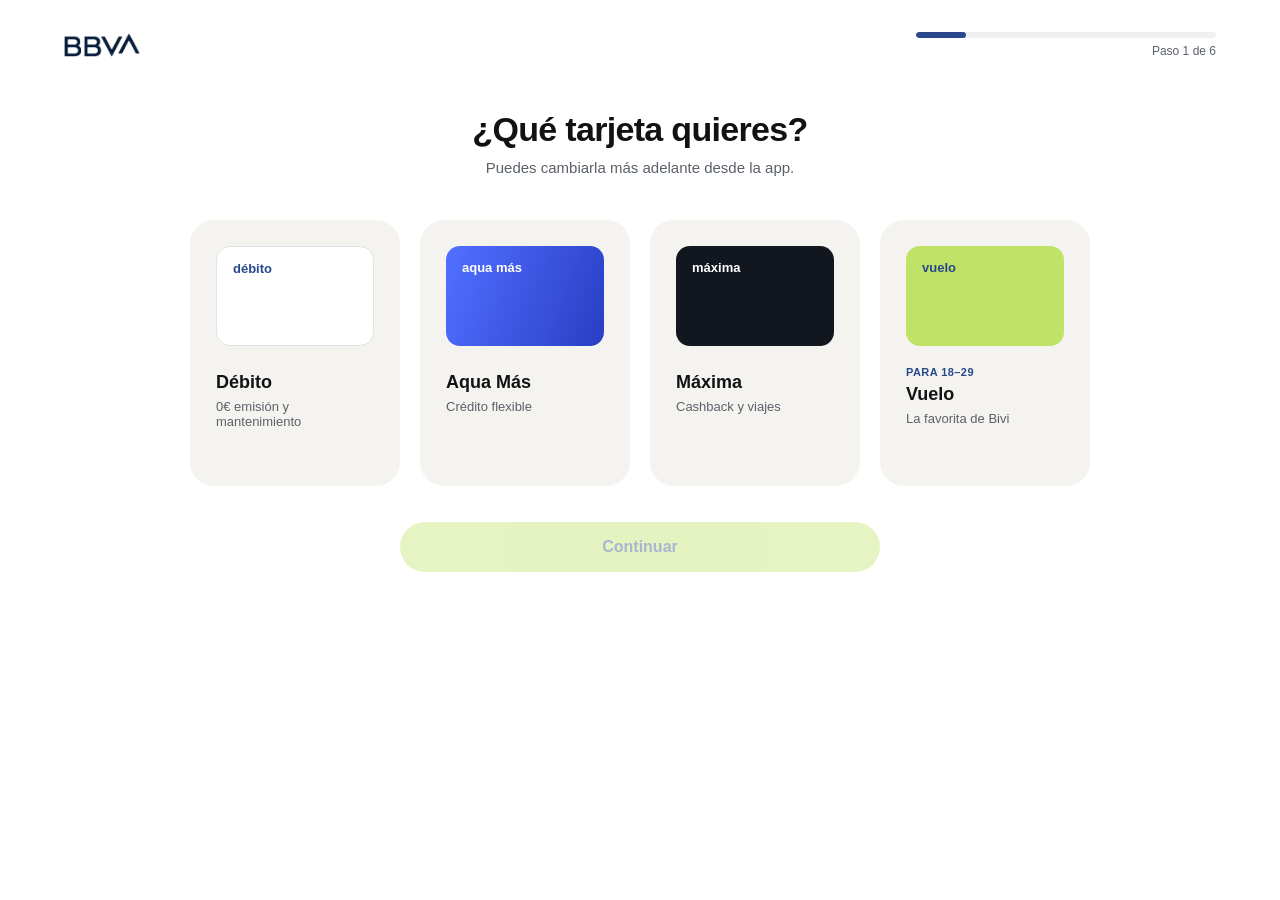
==== commit 4ad5cdae: "Add files via upload" ====
--- a/abrir-cuenta-flow.html
+++ b/abrir-cuenta-flow.html
@@ -35,7 +35,6 @@
       </div>
       <div class="card-tile" data-card="aquamas">
         <div class="swatch" style="background:linear-gradient(110deg,#4f6eff 4%,#2b40c7 95%);"><span class="name" style="color:#fff;">aqua más</span></div>
-        <div class="tag">Recomendada</div>
         <div class="title">Aqua Más</div>
         <div class="desc">Crédito flexible</div>
         <div class="check">✓ Seleccionada</div>
--- a/css/styles.css
+++ b/css/styles.css
@@ -209,10 +209,16 @@
 .nav-mobile-panel .nav-mobile-actions{ display:flex; flex-direction:column; gap:10px; margin-top:14px; }
 .site-nav.mobile-open .nav-mobile-panel{ max-height:520px; opacity:1; }
 
+.btn-ghost-icon{ display:none; width:18px; height:18px; flex-shrink:0; }
 @media (max-width:900px){
   .nav-links{ display:none; }
   .nav-burger{ display:flex; }
-  .nav-actions .btn-ghost{ display:none; }
+  .nav-actions .btn-ghost{
+    width:40px; height:40px; padding:0; border-radius:50%;
+    display:flex; align-items:center; justify-content:center; flex-shrink:0;
+  }
+  .nav-actions .btn-ghost .btn-label{ display:none; }
+  .nav-actions .btn-ghost .btn-ghost-icon{ display:block; }
 }
 @media (min-width:901px){
   .nav-mobile-panel{ display:none; }
@@ -261,7 +267,7 @@
   margin-top:4px; transition:background .2s ease, color .2s ease, transform .2s ease;
 }
 .footer-social:hover{ background:var(--lime); color:var(--navy); transform:translateY(-2px); }
-.footer-social svg{ width:18px; height:18px; }
+.footer-social svg{ width:18px; height:18px; display:block; }
 
 /* ==========================================================================
    Layout helpers
@@ -481,6 +487,7 @@
   .login-card{ grid-template-columns:1fr !important; padding:20px !important; }
   .login-brand-panel{ min-height:auto !important; padding:28px !important; }
   .login-bivi-circle{ width:180px !important; height:180px !important; }
+  .bivi-hero-circle{ width:150px !important; height:150px !important; }
   .wizard-top{ padding:20px 18px; flex-wrap:wrap; gap:12px; }
   .wizard-progress{ width:100%; align-items:stretch; }
   .card-tiles{ grid-template-columns:1fr !important; }
@@ -554,7 +561,7 @@
 .video-progress .dot{ width:6px; height:6px; border-radius:50%; background:rgba(255,255,255,.35); transition:all .3s cubic-bezier(.22,1,.36,1); cursor:pointer; }
 .video-progress .dot.active{ background:var(--lime); height:22px; border-radius:4px; }
 @media (max-width:520px){
-  .video-feed{ max-width:100%; border-radius:20px; height:640px; }
+  .video-feed{ max-width:calc(100% - 32px); margin:0 auto; border-radius:20px; height:62vh; max-height:520px; }
 }
 
 /* Video thumbnail placeholder (play button over a static frame, until real clips are wired in) */
